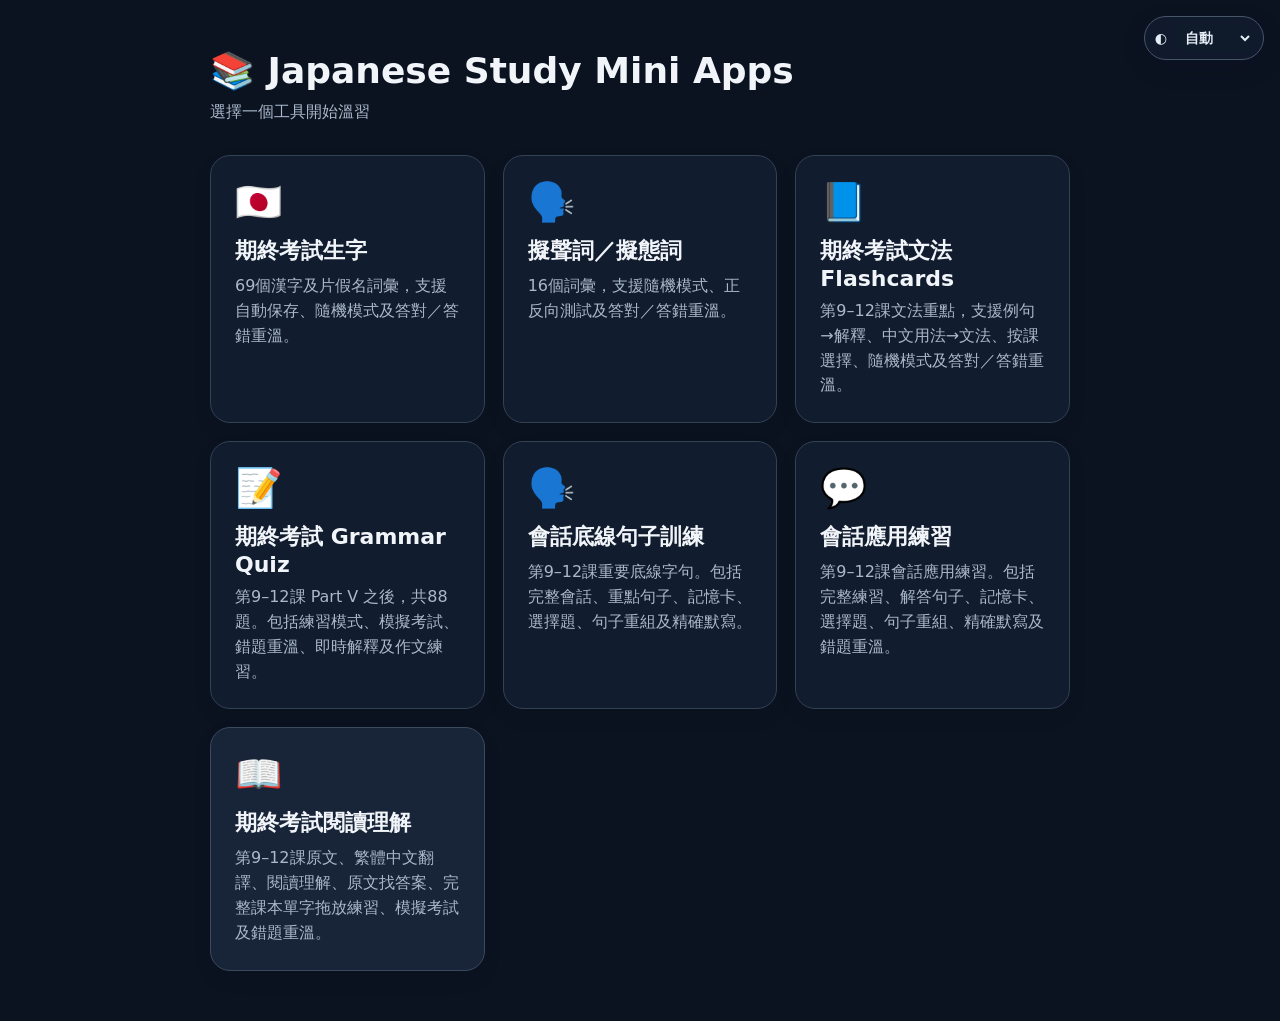
==== index.html @ 7879364c "Add automatic light and dark themes" ====
<!DOCTYPE html><html lang="zh-HK"><head><meta charset="UTF-8"><meta name="viewport" content="width=device-width,initial-scale=1.0"><meta name="theme-color" content="#17324d"><meta name="apple-mobile-web-app-capable" content="yes"><meta name="apple-mobile-web-app-title" content="JP Study"><link rel="apple-touch-icon" href="apple-touch-icon.png"><link rel="icon" href="favicon.svg"><link rel="manifest" href="manifest.webmanifest"><title>Japanese Study Mini Apps</title><style>*{box-sizing:border-box}body{margin:0;font-family:system-ui,-apple-system,"Segoe UI","Noto Sans TC",sans-serif;background:#f8fafc;color:#1f2937}main{max-width:900px;margin:auto;padding:50px 20px}h1{font-size:36px;margin:0 0 10px}.subtitle{color:#64748b;margin-bottom:32px}.grid{display:grid;grid-template-columns:repeat(auto-fit,minmax(260px,1fr));gap:18px}.card{display:block;text-decoration:none;color:inherit;background:white;border:1px solid #e2e8f0;border-radius:20px;padding:24px;box-shadow:0 8px 22px #0000000d;transition:.2s}.card:hover{transform:translateY(-3px);box-shadow:0 12px 28px #00000016}.icon{font-size:38px}.title{font-size:22px;font-weight:800;margin:12px 0 8px}.desc{color:#64748b;line-height:1.55}.quiz{border-color:#bfdbfe;background:linear-gradient(145deg,#fff,#eff6ff)}.conversation{border-color:#b7d7c8;background:linear-gradient(145deg,#fff,#edf9f3)}.application{border-color:#d7c3ea;background:linear-gradient(145deg,#fff,#f6f0fc)}.reading{border-color:#b8d9d0;background:linear-gradient(145deg,#fff,#edf9f6)}.note{margin-top:28px;color:#64748b;font-size:14px}</style><script src="theme.js"></script></head><body><main><h1>📚 Japanese Study Mini Apps</h1><div class="subtitle">選擇一個工具開始溫習</div><div class="grid">
<a class="card" href="japanese_flashcards_69.html"><div class="icon">🇯🇵</div><div class="title">期終考試生字</div><div class="desc">69個漢字及片假名詞彙，支援自動保存、隨機模式及答對／答錯重溫。</div></a>
<a class="card" href="japanese_flashcards_16.html"><div class="icon">🗣️</div><div class="title">擬聲詞／擬態詞</div><div class="desc">16個詞彙，支援隨機模式、正反向測試及答對／答錯重溫。</div></a>
<a class="card" href="japanese_grammar_flashcards.html"><div class="icon">📘</div><div class="title">期終考試文法 Flashcards</div><div class="desc">第9–12課文法重點，支援例句→解釋、中文用法→文法、按課選擇、隨機模式及答對／答錯重溫。</div></a>
<a class="card quiz" href="japanese_final_quiz.html"><div class="icon">📝</div><div class="title">期終考試 Grammar Quiz</div><div class="desc">第9–12課 Part V 之後，共88題。包括練習模式、模擬考試、錯題重溫、即時解釋及作文練習。</div></a>
<a class="card conversation" href="japanese_conversation_trainer.html"><div class="icon">🗣️</div><div class="title">會話底線句子訓練</div><div class="desc">第9–12課重要底線字句。包括完整會話、重點句子、記憶卡、選擇題、句子重組及精確默寫。</div></a><a class="card application" href="japanese_application_practice.html"><div class="icon">💬</div><div class="title">會話應用練習</div><div class="desc">第9–12課會話應用練習。包括完整練習、解答句子、記憶卡、選擇題、句子重組、精確默寫及錯題重溫。</div></a><a class="card reading" href="japanese_reading_comprehension.html"><div class="icon">📖</div><div class="title">期終考試閱讀理解</div><div class="desc">第9–12課原文、繁體中文翻譯、閱讀理解、原文找答案、完整課本單字拖放練習、模擬考試及錯題重溫。</div></a></div></main></body></html>
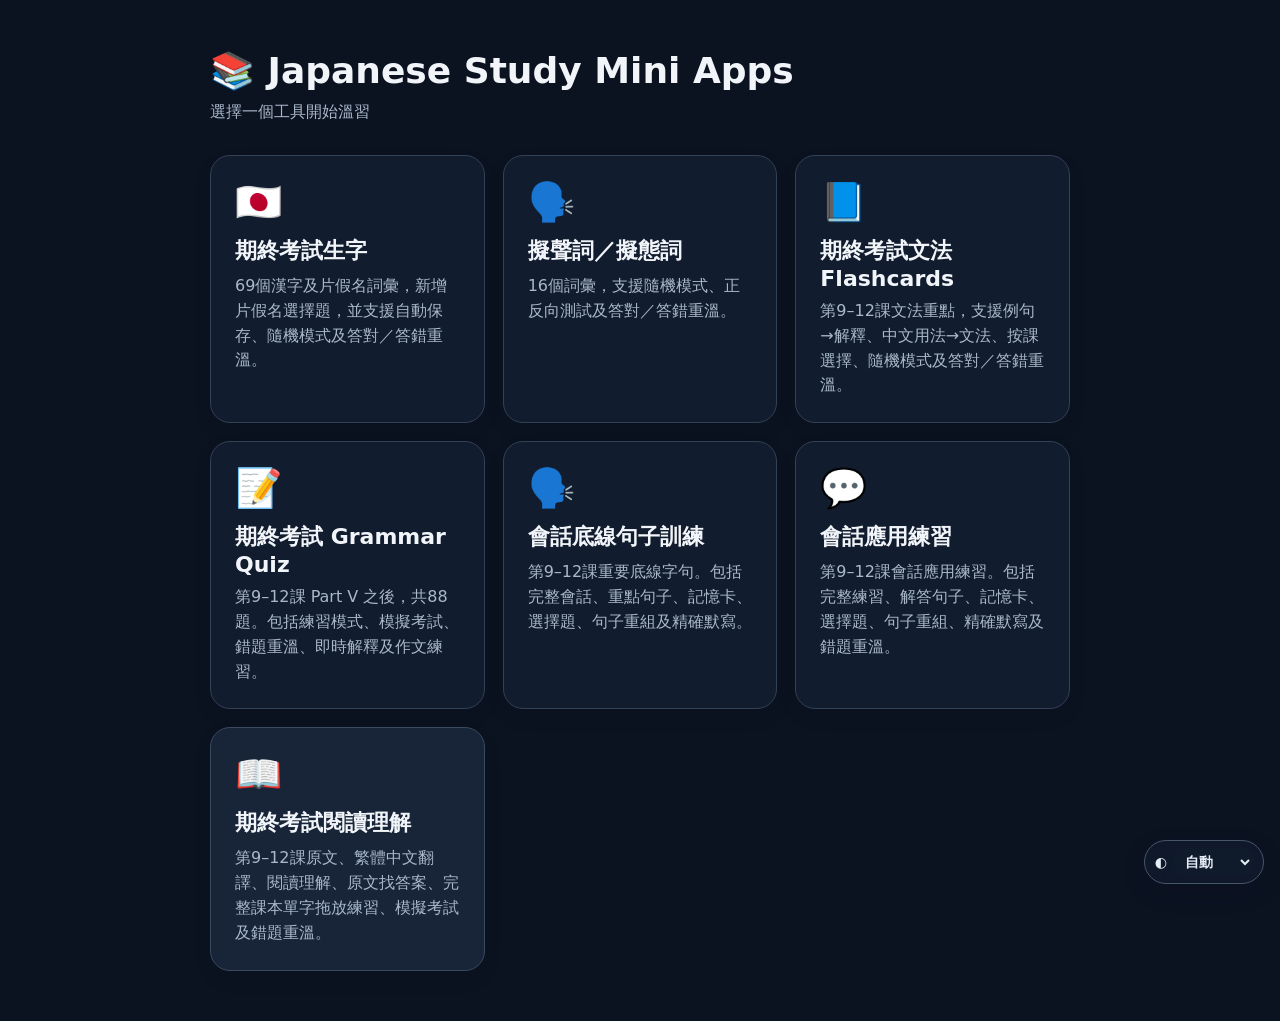
==== commit aaf28696: "Add katakana multiple-choice quiz to final vocabulary module" ====
--- a/index.html
+++ b/index.html
@@ -1,6 +1,6 @@
 <!DOCTYPE html><html lang="zh-HK"><head><meta charset="UTF-8"><meta name="viewport" content="width=device-width,initial-scale=1.0"><meta name="theme-color" content="#17324d"><meta name="apple-mobile-web-app-capable" content="yes"><meta name="apple-mobile-web-app-title" content="JP Study"><link rel="apple-touch-icon" href="apple-touch-icon.png"><link rel="icon" href="favicon.svg"><link rel="manifest" href="manifest.webmanifest"><title>Japanese Study Mini Apps</title><style>*{box-sizing:border-box}body{margin:0;font-family:system-ui,-apple-system,"Segoe UI","Noto Sans TC",sans-serif;background:#f8fafc;color:#1f2937}main{max-width:900px;margin:auto;padding:50px 20px}h1{font-size:36px;margin:0 0 10px}.subtitle{color:#64748b;margin-bottom:32px}.grid{display:grid;grid-template-columns:repeat(auto-fit,minmax(260px,1fr));gap:18px}.card{display:block;text-decoration:none;color:inherit;background:white;border:1px solid #e2e8f0;border-radius:20px;padding:24px;box-shadow:0 8px 22px #0000000d;transition:.2s}.card:hover{transform:translateY(-3px);box-shadow:0 12px 28px #00000016}.icon{font-size:38px}.title{font-size:22px;font-weight:800;margin:12px 0 8px}.desc{color:#64748b;line-height:1.55}.quiz{border-color:#bfdbfe;background:linear-gradient(145deg,#fff,#eff6ff)}.conversation{border-color:#b7d7c8;background:linear-gradient(145deg,#fff,#edf9f3)}.application{border-color:#d7c3ea;background:linear-gradient(145deg,#fff,#f6f0fc)}.reading{border-color:#b8d9d0;background:linear-gradient(145deg,#fff,#edf9f6)}.note{margin-top:28px;color:#64748b;font-size:14px}</style><script src="theme.js"></script></head><body><main><h1>📚 Japanese Study Mini Apps</h1><div class="subtitle">選擇一個工具開始溫習</div><div class="grid">
-<a class="card" href="japanese_flashcards_69.html"><div class="icon">🇯🇵</div><div class="title">期終考試生字</div><div class="desc">69個漢字及片假名詞彙，支援自動保存、隨機模式及答對／答錯重溫。</div></a>
+<a class="card" href="japanese_flashcards_69.html"><div class="icon">🇯🇵</div><div class="title">期終考試生字</div><div class="desc">69個漢字及片假名詞彙，新增片假名選擇題，並支援自動保存、隨機模式及答對／答錯重溫。</div></a>
 <a class="card" href="japanese_flashcards_16.html"><div class="icon">🗣️</div><div class="title">擬聲詞／擬態詞</div><div class="desc">16個詞彙，支援隨機模式、正反向測試及答對／答錯重溫。</div></a>
 <a class="card" href="japanese_grammar_flashcards.html"><div class="icon">📘</div><div class="title">期終考試文法 Flashcards</div><div class="desc">第9–12課文法重點，支援例句→解釋、中文用法→文法、按課選擇、隨機模式及答對／答錯重溫。</div></a>
 <a class="card quiz" href="japanese_final_quiz.html"><div class="icon">📝</div><div class="title">期終考試 Grammar Quiz</div><div class="desc">第9–12課 Part V 之後，共88題。包括練習模式、模擬考試、錯題重溫、即時解釋及作文練習。</div></a>
-<a class="card conversation" href="japanese_conversation_trainer.html"><div class="icon">🗣️</div><div class="title">會話底線句子訓練</div><div class="desc">第9–12課重要底線字句。包括完整會話、重點句子、記憶卡、選擇題、句子重組及精確默寫。</div></a><a class="card application" href="japanese_application_practice.html"><div class="icon">💬</div><div class="title">會話應用練習</div><div class="desc">第9–12課會話應用練習。包括完整練習、解答句子、記憶卡、選擇題、句子重組、精確默寫及錯題重溫。</div></a><a class="card reading" href="japanese_reading_comprehension.html"><div class="icon">📖</div><div class="title">期終考試閱讀理解</div><div class="desc">第9–12課原文、繁體中文翻譯、閱讀理解、原文找答案、完整課本單字拖放練習、模擬考試及錯題重溫。</div></a></div></main></body></html>+<a class="card conversation" href="japanese_conversation_trainer.html"><div class="icon">🗣️</div><div class="title">會話底線句子訓練</div><div class="desc">第9–12課重要底線字句。包括完整會話、重點句子、記憶卡、選擇題、句子重組及精確默寫。</div></a><a class="card application" href="japanese_application_practice.html"><div class="icon">💬</div><div class="title">會話應用練習</div><div class="desc">第9–12課會話應用練習。包括完整練習、解答句子、記憶卡、選擇題、句子重組、精確默寫及錯題重溫。</div></a><a class="card reading" href="japanese_reading_comprehension.html"><div class="icon">📖</div><div class="title">期終考試閱讀理解</div><div class="desc">第9–12課原文、繁體中文翻譯、閱讀理解、原文找答案、完整課本單字拖放練習、模擬考試及錯題重溫。</div></a></div></main></body></html>
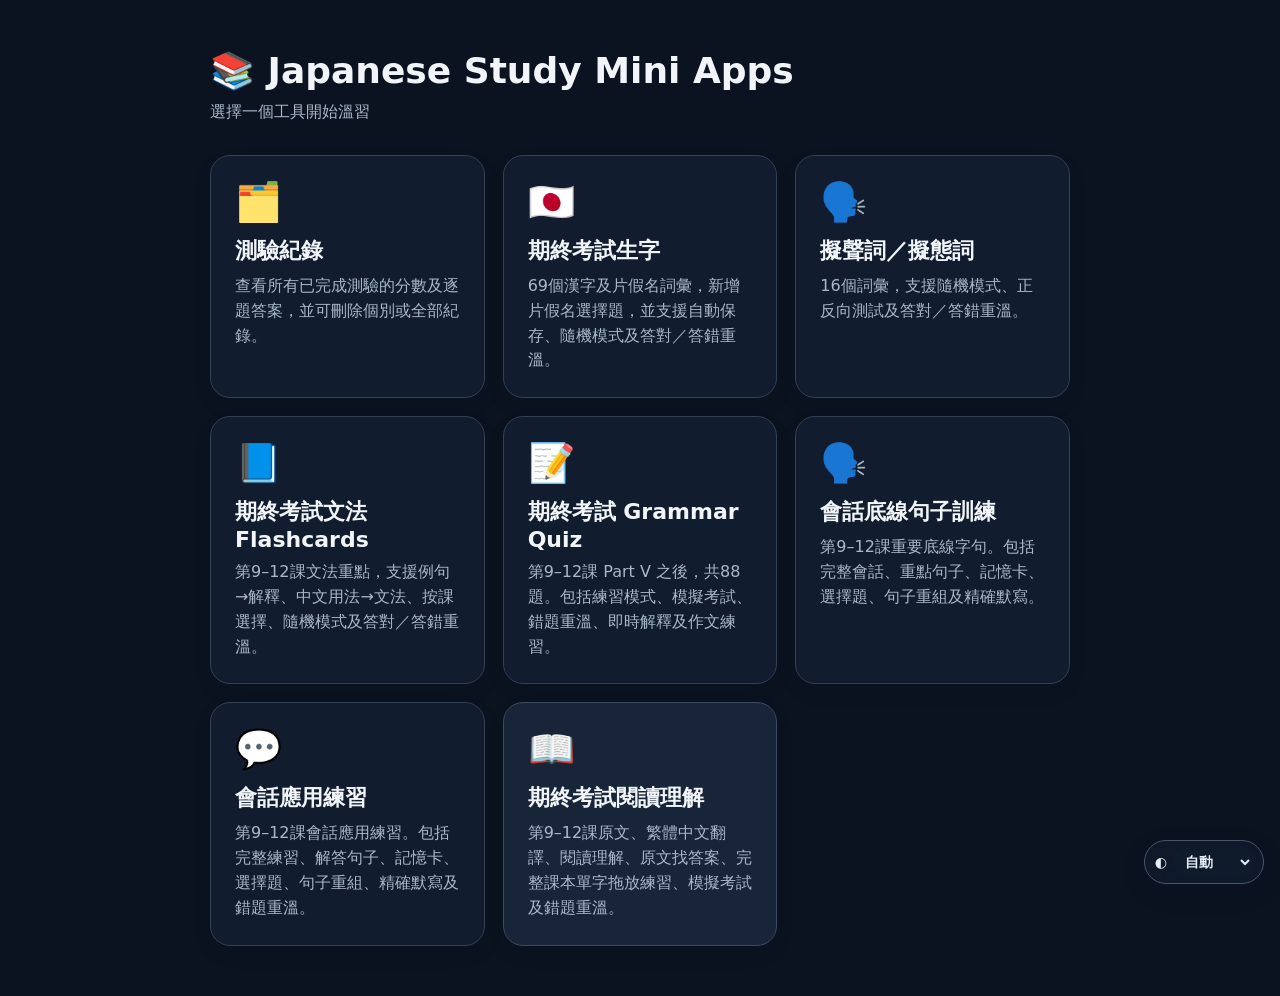
==== commit 506f355f: "Add reviewable quiz history across modules" ====
--- a/index.html
+++ b/index.html
@@ -1,4 +1,5 @@
 <!DOCTYPE html><html lang="zh-HK"><head><meta charset="UTF-8"><meta name="viewport" content="width=device-width,initial-scale=1.0"><meta name="theme-color" content="#17324d"><meta name="apple-mobile-web-app-capable" content="yes"><meta name="apple-mobile-web-app-title" content="JP Study"><link rel="apple-touch-icon" href="apple-touch-icon.png"><link rel="icon" href="favicon.svg"><link rel="manifest" href="manifest.webmanifest"><title>Japanese Study Mini Apps</title><style>*{box-sizing:border-box}body{margin:0;font-family:system-ui,-apple-system,"Segoe UI","Noto Sans TC",sans-serif;background:#f8fafc;color:#1f2937}main{max-width:900px;margin:auto;padding:50px 20px}h1{font-size:36px;margin:0 0 10px}.subtitle{color:#64748b;margin-bottom:32px}.grid{display:grid;grid-template-columns:repeat(auto-fit,minmax(260px,1fr));gap:18px}.card{display:block;text-decoration:none;color:inherit;background:white;border:1px solid #e2e8f0;border-radius:20px;padding:24px;box-shadow:0 8px 22px #0000000d;transition:.2s}.card:hover{transform:translateY(-3px);box-shadow:0 12px 28px #00000016}.icon{font-size:38px}.title{font-size:22px;font-weight:800;margin:12px 0 8px}.desc{color:#64748b;line-height:1.55}.quiz{border-color:#bfdbfe;background:linear-gradient(145deg,#fff,#eff6ff)}.conversation{border-color:#b7d7c8;background:linear-gradient(145deg,#fff,#edf9f3)}.application{border-color:#d7c3ea;background:linear-gradient(145deg,#fff,#f6f0fc)}.reading{border-color:#b8d9d0;background:linear-gradient(145deg,#fff,#edf9f6)}.note{margin-top:28px;color:#64748b;font-size:14px}</style><script src="theme.js"></script></head><body><main><h1>📚 Japanese Study Mini Apps</h1><div class="subtitle">選擇一個工具開始溫習</div><div class="grid">
+<a class="card" href="quiz_history.html"><div class="icon">🗂️</div><div class="title">測驗紀錄</div><div class="desc">查看所有已完成測驗的分數及逐題答案，並可刪除個別或全部紀錄。</div></a>
 <a class="card" href="japanese_flashcards_69.html"><div class="icon">🇯🇵</div><div class="title">期終考試生字</div><div class="desc">69個漢字及片假名詞彙，新增片假名選擇題，並支援自動保存、隨機模式及答對／答錯重溫。</div></a>
 <a class="card" href="japanese_flashcards_16.html"><div class="icon">🗣️</div><div class="title">擬聲詞／擬態詞</div><div class="desc">16個詞彙，支援隨機模式、正反向測試及答對／答錯重溫。</div></a>
 <a class="card" href="japanese_grammar_flashcards.html"><div class="icon">📘</div><div class="title">期終考試文法 Flashcards</div><div class="desc">第9–12課文法重點，支援例句→解釋、中文用法→文法、按課選擇、隨機模式及答對／答錯重溫。</div></a>
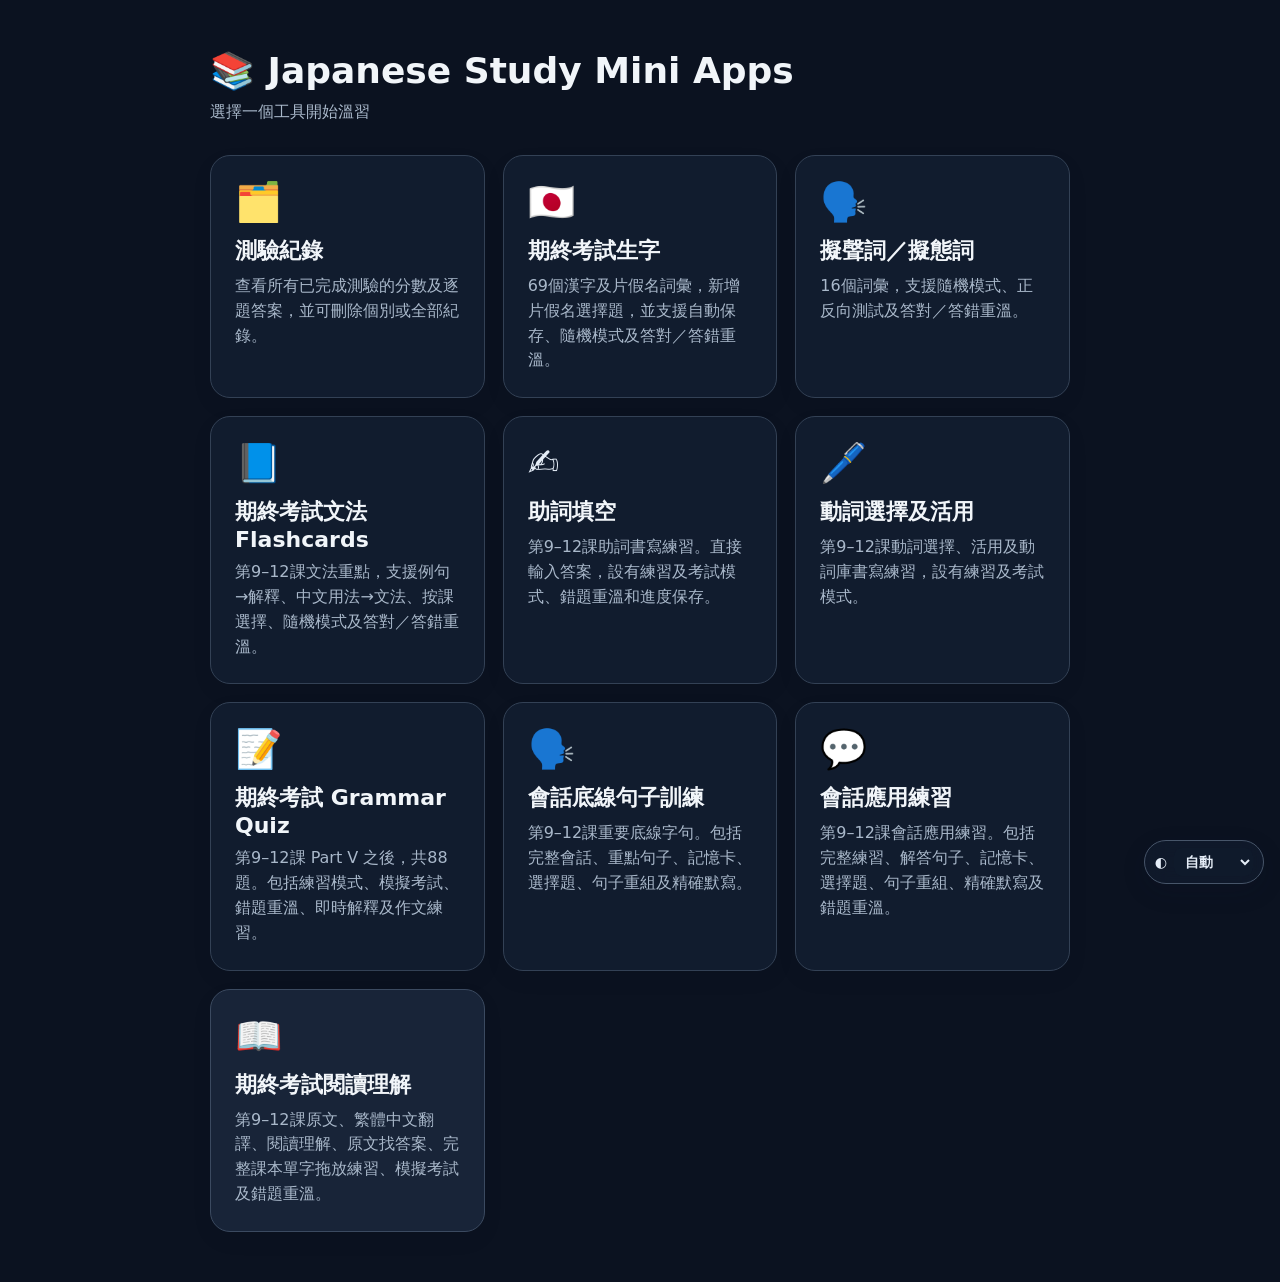
==== commit 99045972: "Move written exercises to standalone modules" ====
--- a/index.html
+++ b/index.html
@@ -1,7 +1,9 @@
-<!DOCTYPE html><html lang="zh-HK"><head><meta charset="UTF-8"><meta name="viewport" content="width=device-width,initial-scale=1.0"><meta name="theme-color" content="#17324d"><meta name="apple-mobile-web-app-capable" content="yes"><meta name="apple-mobile-web-app-title" content="JP Study"><link rel="apple-touch-icon" href="apple-touch-icon.png"><link rel="icon" href="favicon.svg"><link rel="manifest" href="manifest.webmanifest"><title>Japanese Study Mini Apps</title><style>*{box-sizing:border-box}body{margin:0;font-family:system-ui,-apple-system,"Segoe UI","Noto Sans TC",sans-serif;background:#f8fafc;color:#1f2937}main{max-width:900px;margin:auto;padding:50px 20px}h1{font-size:36px;margin:0 0 10px}.subtitle{color:#64748b;margin-bottom:32px}.grid{display:grid;grid-template-columns:repeat(auto-fit,minmax(260px,1fr));gap:18px}.card{display:block;text-decoration:none;color:inherit;background:white;border:1px solid #e2e8f0;border-radius:20px;padding:24px;box-shadow:0 8px 22px #0000000d;transition:.2s}.card:hover{transform:translateY(-3px);box-shadow:0 12px 28px #00000016}.icon{font-size:38px}.title{font-size:22px;font-weight:800;margin:12px 0 8px}.desc{color:#64748b;line-height:1.55}.quiz{border-color:#bfdbfe;background:linear-gradient(145deg,#fff,#eff6ff)}.conversation{border-color:#b7d7c8;background:linear-gradient(145deg,#fff,#edf9f3)}.application{border-color:#d7c3ea;background:linear-gradient(145deg,#fff,#f6f0fc)}.reading{border-color:#b8d9d0;background:linear-gradient(145deg,#fff,#edf9f6)}.note{margin-top:28px;color:#64748b;font-size:14px}</style><script src="theme.js"></script></head><body><main><h1>📚 Japanese Study Mini Apps</h1><div class="subtitle">選擇一個工具開始溫習</div><div class="grid">
+<!DOCTYPE html><html lang="zh-HK"><head><meta charset="UTF-8"><meta name="viewport" content="width=device-width,initial-scale=1.0"><meta name="theme-color" content="#17324d"><meta name="apple-mobile-web-app-capable" content="yes"><meta name="apple-mobile-web-app-title" content="JP Study"><link rel="apple-touch-icon" href="apple-touch-icon.png"><link rel="icon" href="favicon.svg"><link rel="manifest" href="manifest.webmanifest"><title>Japanese Study Mini Apps</title><style>*{box-sizing:border-box}body{margin:0;font-family:system-ui,-apple-system,"Segoe UI","Noto Sans TC",sans-serif;background:#f8fafc;color:#1f2937}main{max-width:900px;margin:auto;padding:50px 20px}h1{font-size:36px;margin:0 0 10px}.subtitle{color:#64748b;margin-bottom:32px}.grid{display:grid;grid-template-columns:repeat(auto-fit,minmax(260px,1fr));gap:18px}.card{display:block;text-decoration:none;color:inherit;background:white;border:1px solid #e2e8f0;border-radius:20px;padding:24px;box-shadow:0 8px 22px #0000000d;transition:.2s}.card:hover{transform:translateY(-3px);box-shadow:0 12px 28px #00000016}.icon{font-size:38px}.title{font-size:22px;font-weight:800;margin:12px 0 8px}.desc{color:#64748b;line-height:1.55}.quiz{border-color:#bfdbfe;background:linear-gradient(145deg,#fff,#eff6ff)}.written{border-color:#c4b5fd;background:linear-gradient(145deg,#fff,#f5f3ff)}.conversation{border-color:#b7d7c8;background:linear-gradient(145deg,#fff,#edf9f3)}.application{border-color:#d7c3ea;background:linear-gradient(145deg,#fff,#f6f0fc)}.reading{border-color:#b8d9d0;background:linear-gradient(145deg,#fff,#edf9f6)}.note{margin-top:28px;color:#64748b;font-size:14px}</style><script src="theme.js"></script></head><body><main><h1>📚 Japanese Study Mini Apps</h1><div class="subtitle">選擇一個工具開始溫習</div><div class="grid">
 <a class="card" href="quiz_history.html"><div class="icon">🗂️</div><div class="title">測驗紀錄</div><div class="desc">查看所有已完成測驗的分數及逐題答案，並可刪除個別或全部紀錄。</div></a>
 <a class="card" href="japanese_flashcards_69.html"><div class="icon">🇯🇵</div><div class="title">期終考試生字</div><div class="desc">69個漢字及片假名詞彙，新增片假名選擇題，並支援自動保存、隨機模式及答對／答錯重溫。</div></a>
 <a class="card" href="japanese_flashcards_16.html"><div class="icon">🗣️</div><div class="title">擬聲詞／擬態詞</div><div class="desc">16個詞彙，支援隨機模式、正反向測試及答對／答錯重溫。</div></a>
 <a class="card" href="japanese_grammar_flashcards.html"><div class="icon">📘</div><div class="title">期終考試文法 Flashcards</div><div class="desc">第9–12課文法重點，支援例句→解釋、中文用法→文法、按課選擇、隨機模式及答對／答錯重溫。</div></a>
+<a class="card written" href="japanese_particle_written.html"><div class="icon">✍️</div><div class="title">助詞填空</div><div class="desc">第9–12課助詞書寫練習。直接輸入答案，設有練習及考試模式、錯題重溫和進度保存。</div></a>
+<a class="card written" href="japanese_verb_conjugation_written.html"><div class="icon">🖊️</div><div class="title">動詞選擇及活用</div><div class="desc">第9–12課動詞選擇、活用及動詞庫書寫練習，設有練習及考試模式。</div></a>
 <a class="card quiz" href="japanese_final_quiz.html"><div class="icon">📝</div><div class="title">期終考試 Grammar Quiz</div><div class="desc">第9–12課 Part V 之後，共88題。包括練習模式、模擬考試、錯題重溫、即時解釋及作文練習。</div></a>
 <a class="card conversation" href="japanese_conversation_trainer.html"><div class="icon">🗣️</div><div class="title">會話底線句子訓練</div><div class="desc">第9–12課重要底線字句。包括完整會話、重點句子、記憶卡、選擇題、句子重組及精確默寫。</div></a><a class="card application" href="japanese_application_practice.html"><div class="icon">💬</div><div class="title">會話應用練習</div><div class="desc">第9–12課會話應用練習。包括完整練習、解答句子、記憶卡、選擇題、句子重組、精確默寫及錯題重溫。</div></a><a class="card reading" href="japanese_reading_comprehension.html"><div class="icon">📖</div><div class="title">期終考試閱讀理解</div><div class="desc">第9–12課原文、繁體中文翻譯、閱讀理解、原文找答案、完整課本單字拖放練習、模擬考試及錯題重溫。</div></a></div></main></body></html>
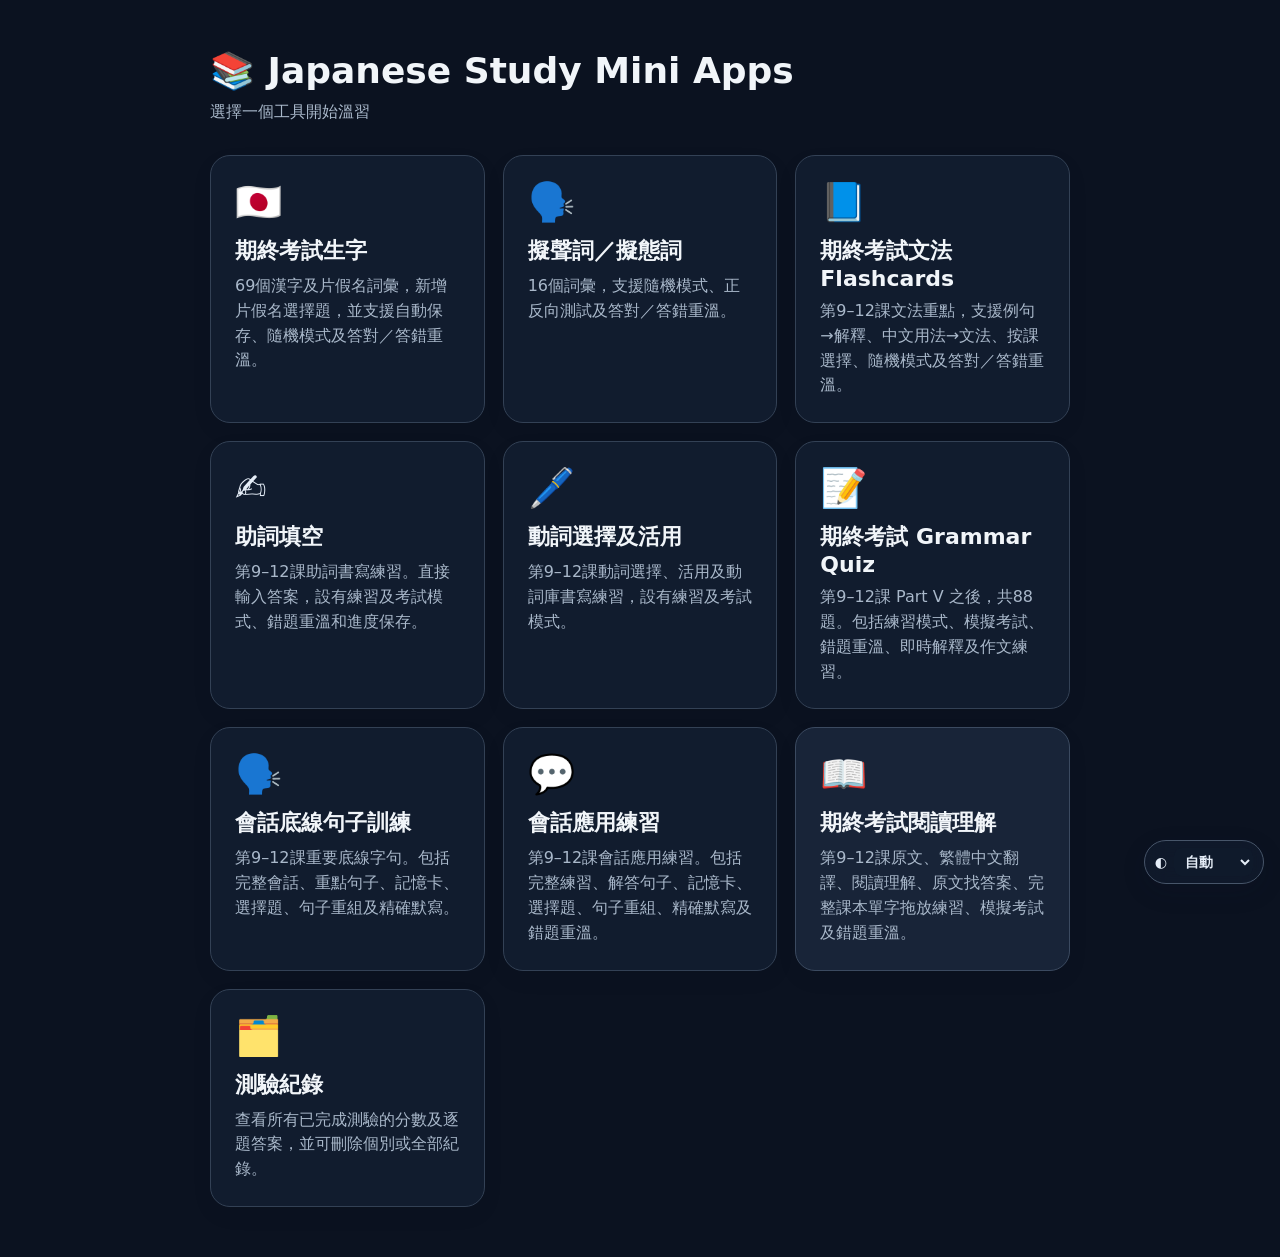
==== commit ee16ebf5: "Add furigana to answer views" ====
--- a/index.html
+++ b/index.html
@@ -1,9 +1,9 @@
 <!DOCTYPE html><html lang="zh-HK"><head><meta charset="UTF-8"><meta name="viewport" content="width=device-width,initial-scale=1.0"><meta name="theme-color" content="#17324d"><meta name="apple-mobile-web-app-capable" content="yes"><meta name="apple-mobile-web-app-title" content="JP Study"><link rel="apple-touch-icon" href="apple-touch-icon.png"><link rel="icon" href="favicon.svg"><link rel="manifest" href="manifest.webmanifest"><title>Japanese Study Mini Apps</title><style>*{box-sizing:border-box}body{margin:0;font-family:system-ui,-apple-system,"Segoe UI","Noto Sans TC",sans-serif;background:#f8fafc;color:#1f2937}main{max-width:900px;margin:auto;padding:50px 20px}h1{font-size:36px;margin:0 0 10px}.subtitle{color:#64748b;margin-bottom:32px}.grid{display:grid;grid-template-columns:repeat(auto-fit,minmax(260px,1fr));gap:18px}.card{display:block;text-decoration:none;color:inherit;background:white;border:1px solid #e2e8f0;border-radius:20px;padding:24px;box-shadow:0 8px 22px #0000000d;transition:.2s}.card:hover{transform:translateY(-3px);box-shadow:0 12px 28px #00000016}.icon{font-size:38px}.title{font-size:22px;font-weight:800;margin:12px 0 8px}.desc{color:#64748b;line-height:1.55}.quiz{border-color:#bfdbfe;background:linear-gradient(145deg,#fff,#eff6ff)}.written{border-color:#c4b5fd;background:linear-gradient(145deg,#fff,#f5f3ff)}.conversation{border-color:#b7d7c8;background:linear-gradient(145deg,#fff,#edf9f3)}.application{border-color:#d7c3ea;background:linear-gradient(145deg,#fff,#f6f0fc)}.reading{border-color:#b8d9d0;background:linear-gradient(145deg,#fff,#edf9f6)}.note{margin-top:28px;color:#64748b;font-size:14px}</style><script src="theme.js"></script></head><body><main><h1>📚 Japanese Study Mini Apps</h1><div class="subtitle">選擇一個工具開始溫習</div><div class="grid">
-<a class="card" href="quiz_history.html"><div class="icon">🗂️</div><div class="title">測驗紀錄</div><div class="desc">查看所有已完成測驗的分數及逐題答案，並可刪除個別或全部紀錄。</div></a>
 <a class="card" href="japanese_flashcards_69.html"><div class="icon">🇯🇵</div><div class="title">期終考試生字</div><div class="desc">69個漢字及片假名詞彙，新增片假名選擇題，並支援自動保存、隨機模式及答對／答錯重溫。</div></a>
 <a class="card" href="japanese_flashcards_16.html"><div class="icon">🗣️</div><div class="title">擬聲詞／擬態詞</div><div class="desc">16個詞彙，支援隨機模式、正反向測試及答對／答錯重溫。</div></a>
 <a class="card" href="japanese_grammar_flashcards.html"><div class="icon">📘</div><div class="title">期終考試文法 Flashcards</div><div class="desc">第9–12課文法重點，支援例句→解釋、中文用法→文法、按課選擇、隨機模式及答對／答錯重溫。</div></a>
 <a class="card written" href="japanese_particle_written.html"><div class="icon">✍️</div><div class="title">助詞填空</div><div class="desc">第9–12課助詞書寫練習。直接輸入答案，設有練習及考試模式、錯題重溫和進度保存。</div></a>
 <a class="card written" href="japanese_verb_conjugation_written.html"><div class="icon">🖊️</div><div class="title">動詞選擇及活用</div><div class="desc">第9–12課動詞選擇、活用及動詞庫書寫練習，設有練習及考試模式。</div></a>
 <a class="card quiz" href="japanese_final_quiz.html"><div class="icon">📝</div><div class="title">期終考試 Grammar Quiz</div><div class="desc">第9–12課 Part V 之後，共88題。包括練習模式、模擬考試、錯題重溫、即時解釋及作文練習。</div></a>
-<a class="card conversation" href="japanese_conversation_trainer.html"><div class="icon">🗣️</div><div class="title">會話底線句子訓練</div><div class="desc">第9–12課重要底線字句。包括完整會話、重點句子、記憶卡、選擇題、句子重組及精確默寫。</div></a><a class="card application" href="japanese_application_practice.html"><div class="icon">💬</div><div class="title">會話應用練習</div><div class="desc">第9–12課會話應用練習。包括完整練習、解答句子、記憶卡、選擇題、句子重組、精確默寫及錯題重溫。</div></a><a class="card reading" href="japanese_reading_comprehension.html"><div class="icon">📖</div><div class="title">期終考試閱讀理解</div><div class="desc">第9–12課原文、繁體中文翻譯、閱讀理解、原文找答案、完整課本單字拖放練習、模擬考試及錯題重溫。</div></a></div></main></body></html>
+<a class="card conversation" href="japanese_conversation_trainer.html"><div class="icon">🗣️</div><div class="title">會話底線句子訓練</div><div class="desc">第9–12課重要底線字句。包括完整會話、重點句子、記憶卡、選擇題、句子重組及精確默寫。</div></a><a class="card application" href="japanese_application_practice.html"><div class="icon">💬</div><div class="title">會話應用練習</div><div class="desc">第9–12課會話應用練習。包括完整練習、解答句子、記憶卡、選擇題、句子重組、精確默寫及錯題重溫。</div></a><a class="card reading" href="japanese_reading_comprehension.html"><div class="icon">📖</div><div class="title">期終考試閱讀理解</div><div class="desc">第9–12課原文、繁體中文翻譯、閱讀理解、原文找答案、完整課本單字拖放練習、模擬考試及錯題重溫。</div></a>
+<a class="card" href="quiz_history.html"><div class="icon">🗂️</div><div class="title">測驗紀錄</div><div class="desc">查看所有已完成測驗的分數及逐題答案，並可刪除個別或全部紀錄。</div></a></div></main></body></html>
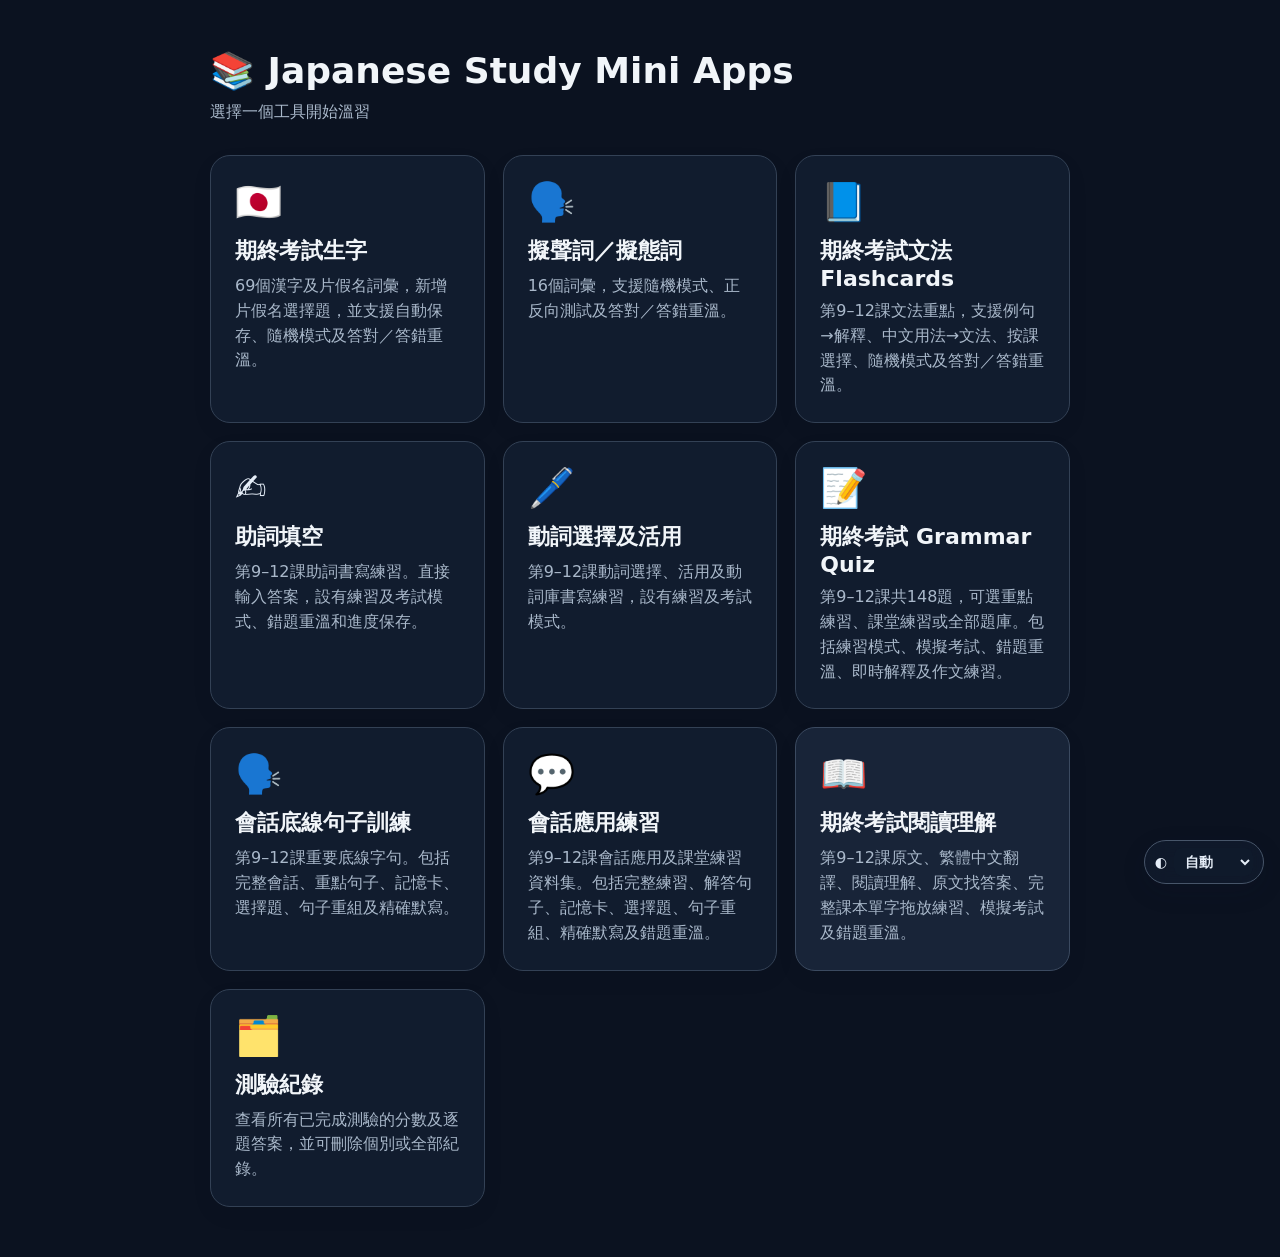
==== commit 27f5f4e8: "Add classroom exercise datasets" ====
--- a/index.html
+++ b/index.html
@@ -4,6 +4,6 @@
 <a class="card" href="japanese_grammar_flashcards.html"><div class="icon">📘</div><div class="title">期終考試文法 Flashcards</div><div class="desc">第9–12課文法重點，支援例句→解釋、中文用法→文法、按課選擇、隨機模式及答對／答錯重溫。</div></a>
 <a class="card written" href="japanese_particle_written.html"><div class="icon">✍️</div><div class="title">助詞填空</div><div class="desc">第9–12課助詞書寫練習。直接輸入答案，設有練習及考試模式、錯題重溫和進度保存。</div></a>
 <a class="card written" href="japanese_verb_conjugation_written.html"><div class="icon">🖊️</div><div class="title">動詞選擇及活用</div><div class="desc">第9–12課動詞選擇、活用及動詞庫書寫練習，設有練習及考試模式。</div></a>
-<a class="card quiz" href="japanese_final_quiz.html"><div class="icon">📝</div><div class="title">期終考試 Grammar Quiz</div><div class="desc">第9–12課 Part V 之後，共88題。包括練習模式、模擬考試、錯題重溫、即時解釋及作文練習。</div></a>
-<a class="card conversation" href="japanese_conversation_trainer.html"><div class="icon">🗣️</div><div class="title">會話底線句子訓練</div><div class="desc">第9–12課重要底線字句。包括完整會話、重點句子、記憶卡、選擇題、句子重組及精確默寫。</div></a><a class="card application" href="japanese_application_practice.html"><div class="icon">💬</div><div class="title">會話應用練習</div><div class="desc">第9–12課會話應用練習。包括完整練習、解答句子、記憶卡、選擇題、句子重組、精確默寫及錯題重溫。</div></a><a class="card reading" href="japanese_reading_comprehension.html"><div class="icon">📖</div><div class="title">期終考試閱讀理解</div><div class="desc">第9–12課原文、繁體中文翻譯、閱讀理解、原文找答案、完整課本單字拖放練習、模擬考試及錯題重溫。</div></a>
+<a class="card quiz" href="japanese_final_quiz.html"><div class="icon">📝</div><div class="title">期終考試 Grammar Quiz</div><div class="desc">第9–12課共148題，可選重點練習、課堂練習或全部題庫。包括練習模式、模擬考試、錯題重溫、即時解釋及作文練習。</div></a>
+<a class="card conversation" href="japanese_conversation_trainer.html"><div class="icon">🗣️</div><div class="title">會話底線句子訓練</div><div class="desc">第9–12課重要底線字句。包括完整會話、重點句子、記憶卡、選擇題、句子重組及精確默寫。</div></a><a class="card application" href="japanese_application_practice.html"><div class="icon">💬</div><div class="title">會話應用練習</div><div class="desc">第9–12課會話應用及課堂練習資料集。包括完整練習、解答句子、記憶卡、選擇題、句子重組、精確默寫及錯題重溫。</div></a><a class="card reading" href="japanese_reading_comprehension.html"><div class="icon">📖</div><div class="title">期終考試閱讀理解</div><div class="desc">第9–12課原文、繁體中文翻譯、閱讀理解、原文找答案、完整課本單字拖放練習、模擬考試及錯題重溫。</div></a>
 <a class="card" href="quiz_history.html"><div class="icon">🗂️</div><div class="title">測驗紀錄</div><div class="desc">查看所有已完成測驗的分數及逐題答案，並可刪除個別或全部紀錄。</div></a></div></main></body></html>
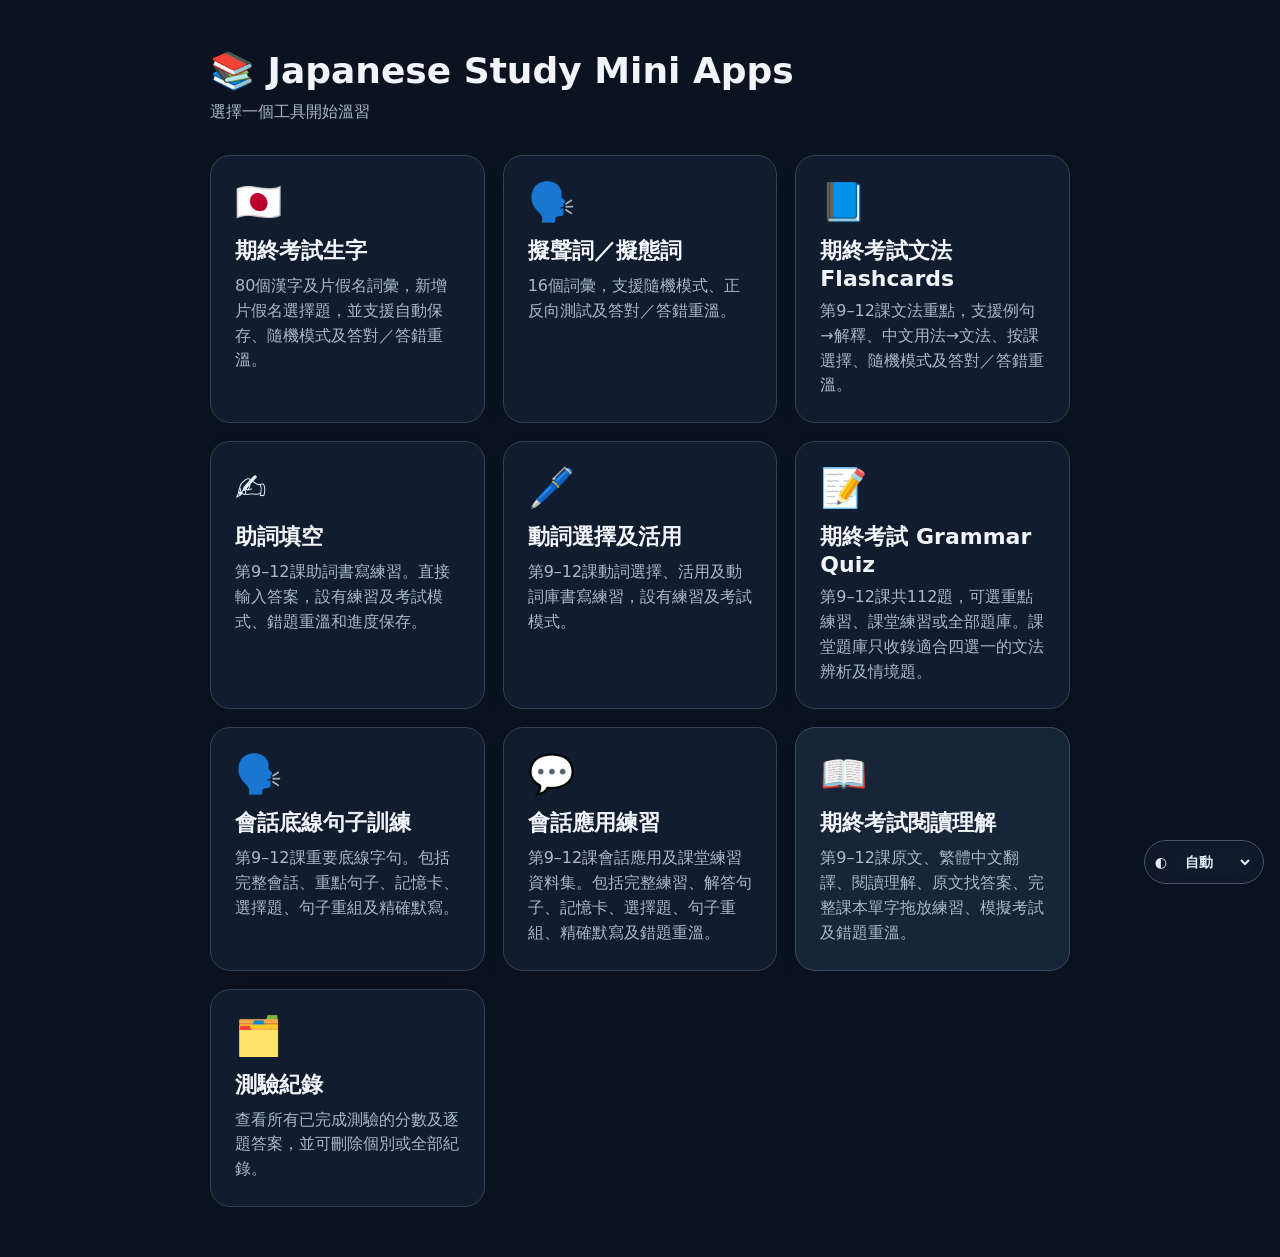
==== commit 5037f157: "Distribute verified classroom exercises" ====
--- a/index.html
+++ b/index.html
@@ -1,9 +1,9 @@
 <!DOCTYPE html><html lang="zh-HK"><head><meta charset="UTF-8"><meta name="viewport" content="width=device-width,initial-scale=1.0"><meta name="theme-color" content="#17324d"><meta name="apple-mobile-web-app-capable" content="yes"><meta name="apple-mobile-web-app-title" content="JP Study"><link rel="apple-touch-icon" href="apple-touch-icon.png"><link rel="icon" href="favicon.svg"><link rel="manifest" href="manifest.webmanifest"><title>Japanese Study Mini Apps</title><style>*{box-sizing:border-box}body{margin:0;font-family:system-ui,-apple-system,"Segoe UI","Noto Sans TC",sans-serif;background:#f8fafc;color:#1f2937}main{max-width:900px;margin:auto;padding:50px 20px}h1{font-size:36px;margin:0 0 10px}.subtitle{color:#64748b;margin-bottom:32px}.grid{display:grid;grid-template-columns:repeat(auto-fit,minmax(260px,1fr));gap:18px}.card{display:block;text-decoration:none;color:inherit;background:white;border:1px solid #e2e8f0;border-radius:20px;padding:24px;box-shadow:0 8px 22px #0000000d;transition:.2s}.card:hover{transform:translateY(-3px);box-shadow:0 12px 28px #00000016}.icon{font-size:38px}.title{font-size:22px;font-weight:800;margin:12px 0 8px}.desc{color:#64748b;line-height:1.55}.quiz{border-color:#bfdbfe;background:linear-gradient(145deg,#fff,#eff6ff)}.written{border-color:#c4b5fd;background:linear-gradient(145deg,#fff,#f5f3ff)}.conversation{border-color:#b7d7c8;background:linear-gradient(145deg,#fff,#edf9f3)}.application{border-color:#d7c3ea;background:linear-gradient(145deg,#fff,#f6f0fc)}.reading{border-color:#b8d9d0;background:linear-gradient(145deg,#fff,#edf9f6)}.note{margin-top:28px;color:#64748b;font-size:14px}</style><script src="theme.js"></script></head><body><main><h1>📚 Japanese Study Mini Apps</h1><div class="subtitle">選擇一個工具開始溫習</div><div class="grid">
-<a class="card" href="japanese_flashcards_69.html"><div class="icon">🇯🇵</div><div class="title">期終考試生字</div><div class="desc">69個漢字及片假名詞彙，新增片假名選擇題，並支援自動保存、隨機模式及答對／答錯重溫。</div></a>
+<a class="card" href="japanese_flashcards_69.html"><div class="icon">🇯🇵</div><div class="title">期終考試生字</div><div class="desc">80個漢字及片假名詞彙，新增片假名選擇題，並支援自動保存、隨機模式及答對／答錯重溫。</div></a>
 <a class="card" href="japanese_flashcards_16.html"><div class="icon">🗣️</div><div class="title">擬聲詞／擬態詞</div><div class="desc">16個詞彙，支援隨機模式、正反向測試及答對／答錯重溫。</div></a>
 <a class="card" href="japanese_grammar_flashcards.html"><div class="icon">📘</div><div class="title">期終考試文法 Flashcards</div><div class="desc">第9–12課文法重點，支援例句→解釋、中文用法→文法、按課選擇、隨機模式及答對／答錯重溫。</div></a>
 <a class="card written" href="japanese_particle_written.html"><div class="icon">✍️</div><div class="title">助詞填空</div><div class="desc">第9–12課助詞書寫練習。直接輸入答案，設有練習及考試模式、錯題重溫和進度保存。</div></a>
 <a class="card written" href="japanese_verb_conjugation_written.html"><div class="icon">🖊️</div><div class="title">動詞選擇及活用</div><div class="desc">第9–12課動詞選擇、活用及動詞庫書寫練習，設有練習及考試模式。</div></a>
-<a class="card quiz" href="japanese_final_quiz.html"><div class="icon">📝</div><div class="title">期終考試 Grammar Quiz</div><div class="desc">第9–12課共148題，可選重點練習、課堂練習或全部題庫。包括練習模式、模擬考試、錯題重溫、即時解釋及作文練習。</div></a>
+<a class="card quiz" href="japanese_final_quiz.html"><div class="icon">📝</div><div class="title">期終考試 Grammar Quiz</div><div class="desc">第9–12課共112題，可選重點練習、課堂練習或全部題庫。課堂題庫只收錄適合四選一的文法辨析及情境題。</div></a>
 <a class="card conversation" href="japanese_conversation_trainer.html"><div class="icon">🗣️</div><div class="title">會話底線句子訓練</div><div class="desc">第9–12課重要底線字句。包括完整會話、重點句子、記憶卡、選擇題、句子重組及精確默寫。</div></a><a class="card application" href="japanese_application_practice.html"><div class="icon">💬</div><div class="title">會話應用練習</div><div class="desc">第9–12課會話應用及課堂練習資料集。包括完整練習、解答句子、記憶卡、選擇題、句子重組、精確默寫及錯題重溫。</div></a><a class="card reading" href="japanese_reading_comprehension.html"><div class="icon">📖</div><div class="title">期終考試閱讀理解</div><div class="desc">第9–12課原文、繁體中文翻譯、閱讀理解、原文找答案、完整課本單字拖放練習、模擬考試及錯題重溫。</div></a>
 <a class="card" href="quiz_history.html"><div class="icon">🗂️</div><div class="title">測驗紀錄</div><div class="desc">查看所有已完成測驗的分數及逐題答案，並可刪除個別或全部紀錄。</div></a></div></main></body></html>
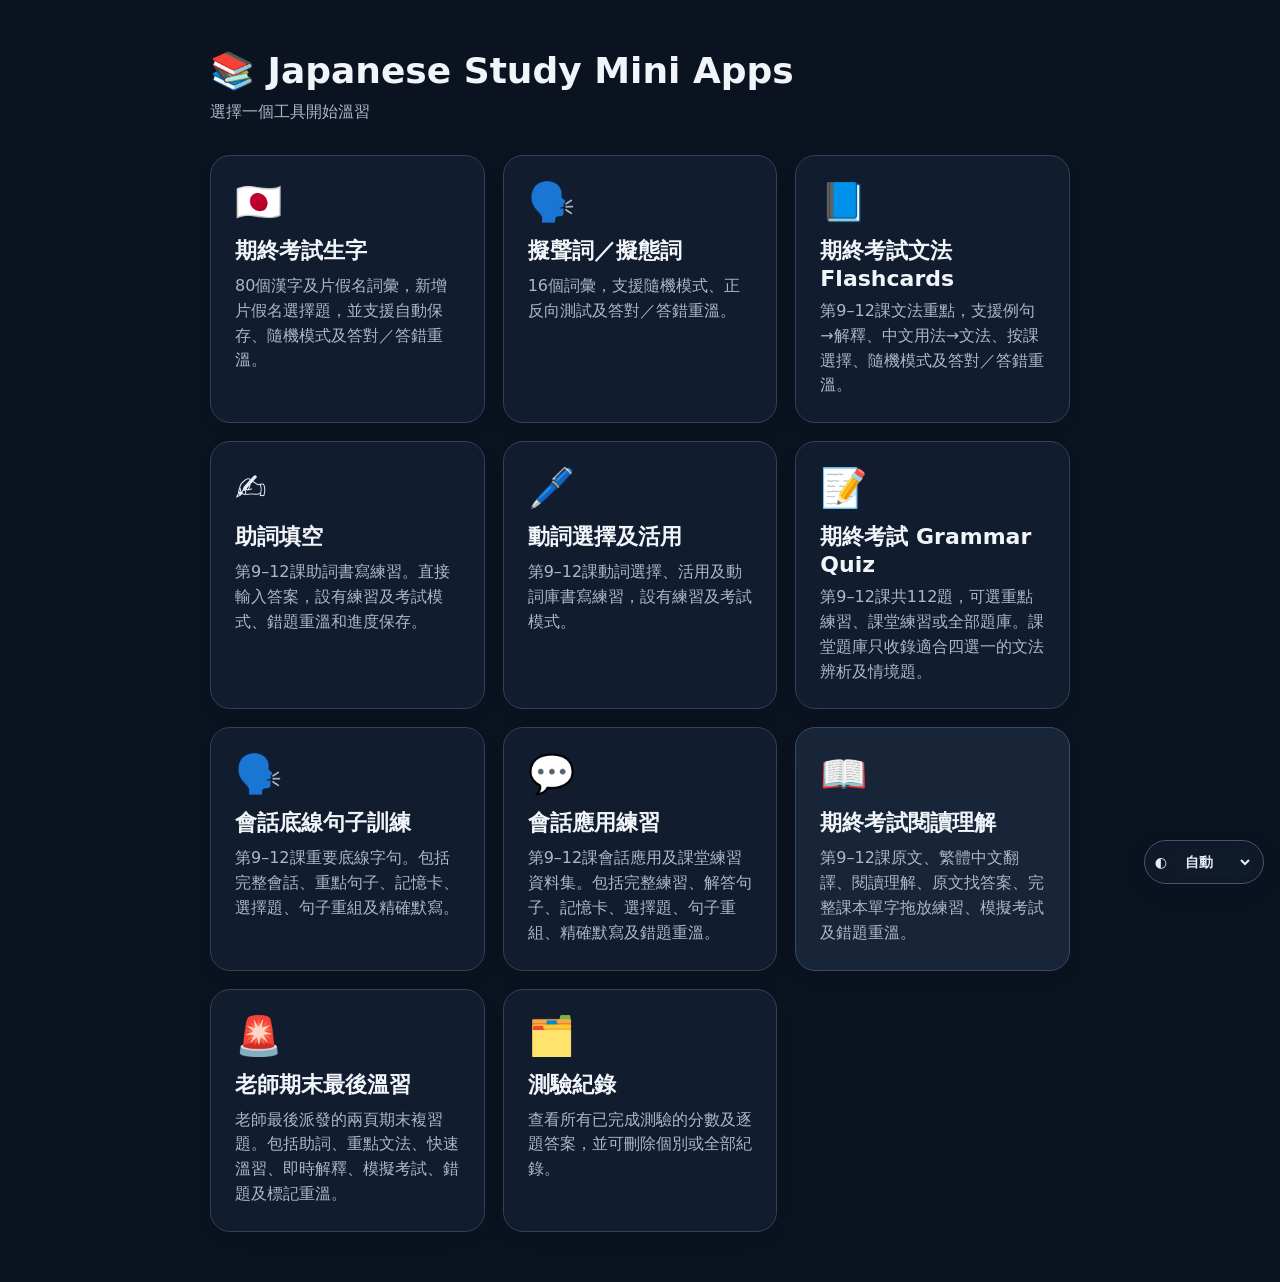
==== commit 80ea02fe: "Add teacher final review quiz module" ====
--- a/index.html
+++ b/index.html
@@ -6,4 +6,4 @@
 <a class="card written" href="japanese_verb_conjugation_written.html"><div class="icon">🖊️</div><div class="title">動詞選擇及活用</div><div class="desc">第9–12課動詞選擇、活用及動詞庫書寫練習，設有練習及考試模式。</div></a>
 <a class="card quiz" href="japanese_final_quiz.html"><div class="icon">📝</div><div class="title">期終考試 Grammar Quiz</div><div class="desc">第9–12課共112題，可選重點練習、課堂練習或全部題庫。課堂題庫只收錄適合四選一的文法辨析及情境題。</div></a>
 <a class="card conversation" href="japanese_conversation_trainer.html"><div class="icon">🗣️</div><div class="title">會話底線句子訓練</div><div class="desc">第9–12課重要底線字句。包括完整會話、重點句子、記憶卡、選擇題、句子重組及精確默寫。</div></a><a class="card application" href="japanese_application_practice.html"><div class="icon">💬</div><div class="title">會話應用練習</div><div class="desc">第9–12課會話應用及課堂練習資料集。包括完整練習、解答句子、記憶卡、選擇題、句子重組、精確默寫及錯題重溫。</div></a><a class="card reading" href="japanese_reading_comprehension.html"><div class="icon">📖</div><div class="title">期終考試閱讀理解</div><div class="desc">第9–12課原文、繁體中文翻譯、閱讀理解、原文找答案、完整課本單字拖放練習、模擬考試及錯題重溫。</div></a>
-<a class="card" href="quiz_history.html"><div class="icon">🗂️</div><div class="title">測驗紀錄</div><div class="desc">查看所有已完成測驗的分數及逐題答案，並可刪除個別或全部紀錄。</div></a></div></main></body></html>
+<a class="card quiz" href="japanese_teacher_final_review.html"><div class="icon">🚨</div><div class="title">老師期末最後溫習</div><div class="desc">老師最後派發的兩頁期末複習題。包括助詞、重點文法、快速溫習、即時解釋、模擬考試、錯題及標記重溫。</div></a><a class="card" href="quiz_history.html"><div class="icon">🗂️</div><div class="title">測驗紀錄</div><div class="desc">查看所有已完成測驗的分數及逐題答案，並可刪除個別或全部紀錄。</div></a></div></main></body></html>
